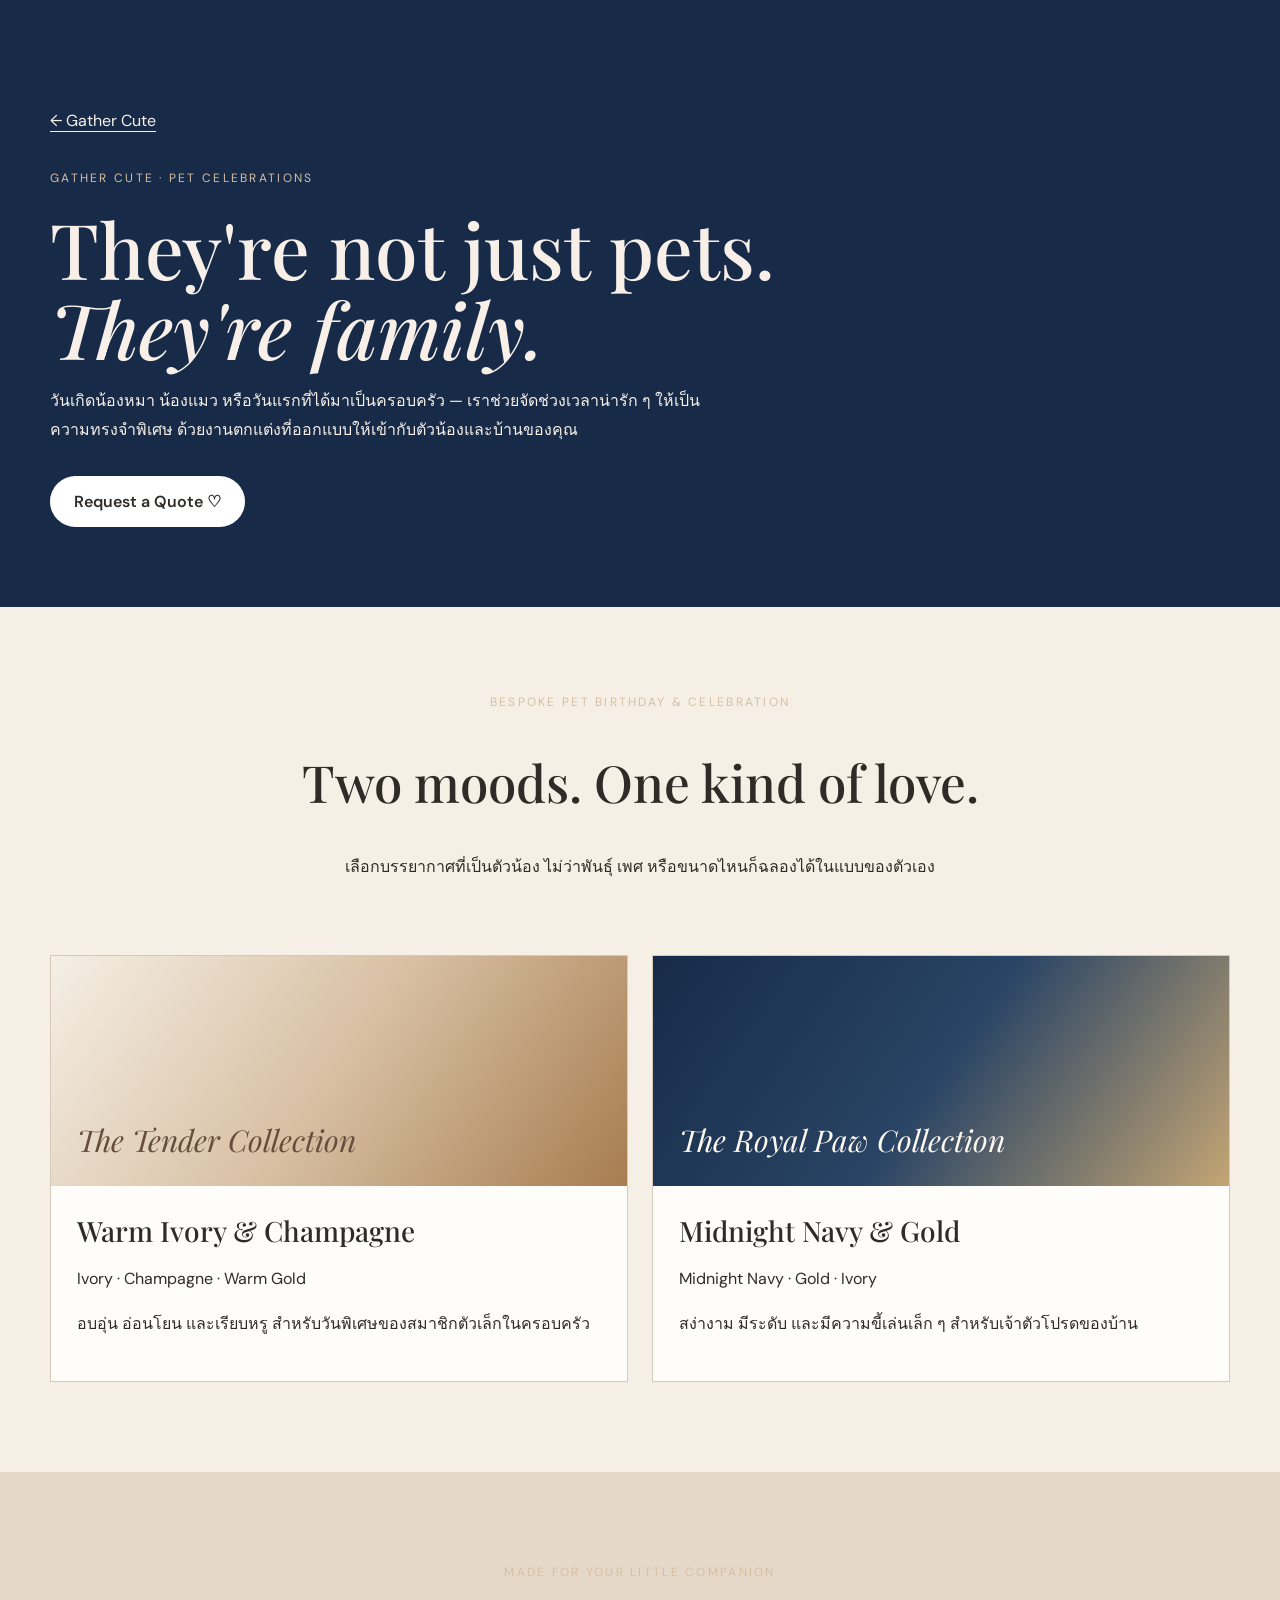
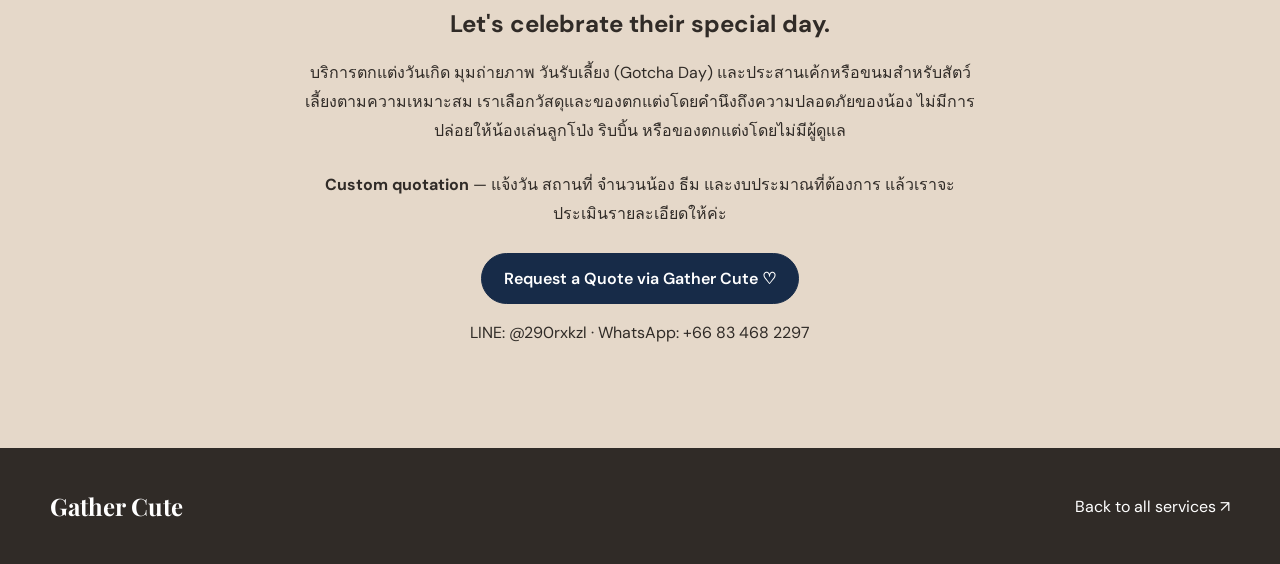
==== pet-celebrations.html @ 848936dc "Create bespoke pet celebrations landing page" ====
<!DOCTYPE html>
<html lang="th"><head><meta charset="UTF-8"><meta name="viewport" content="width=device-width,initial-scale=1">
<title>รับจัดวันเกิดน้องหมา น้องแมว กรุงเทพ | Gather Cute Pet Celebrations</title>
<meta name="description" content="Gather Cute รับจัดวันเกิดน้องหมาและน้องแมว วันรับเลี้ยงและงานฉลองสัตว์เลี้ยงแบบ bespoke ในกรุงเทพฯ สองธีม Warm Ivory & Champagne และ Midnight Navy & Gold ขอใบเสนอราคาตามงบได้">
<link rel="canonical" href="https://gather-cute.vercel.app/pet-celebrations.html">
<link href="https://fonts.googleapis.com/css2?family=DM+Sans:wght@400;500;600&family=Playfair+Display:ital,wght@0,500;0,600;1,500&display=swap" rel="stylesheet">
<link rel="stylesheet" href="/styles.css">
<script type="application/ld+json">{"@context":"https://schema.org","@type":"Service","name":"Pet Birthdays & Bespoke Celebrations","description":"Pet birthday, gotcha day and celebration styling for dogs and cats","provider":{"@type":"Organization","name":"Gather Cute","url":"https://gather-cute.vercel.app/"},"areaServed":{"@type":"City","name":"Bangkok"},"url":"https://gather-cute.vercel.app/pet-celebrations.html"}</script>
</head><body class="pet-page">
<main><section class="pet-hero"><div class="container"><a class="pet-back" href="/">← Gather Cute</a><p class="pet-kicker">Gather Cute · Pet Celebrations</p><h1>They're not just pets.<br><em>They're family.</em></h1><p>วันเกิดน้องหมา น้องแมว หรือวันแรกที่ได้มาเป็นครอบครัว — เราช่วยจัดช่วงเวลาน่ารัก ๆ ให้เป็นความทรงจำพิเศษ ด้วยงานตกแต่งที่ออกแบบให้เข้ากับตัวน้องและบ้านของคุณ</p><a class="btn hero-btn" href="#quote">Request a Quote ♡</a></div></section>
<section class="pet-intro container"><p class="pet-kicker">Bespoke Pet Birthday & Celebration</p><h2>Two moods. One kind of love.</h2><p>เลือกบรรยากาศที่เป็นตัวน้อง ไม่ว่าพันธุ์ เพศ หรือขนาดไหนก็ฉลองได้ในแบบของตัวเอง</p></section>
<section class="pet-collections container">
<article class="pet-collection"><div class="pet-swatch tender">The Tender Collection</div><div class="pet-description"><h3>Warm Ivory & Champagne</h3><p>Ivory · Champagne · Warm Gold</p><p>อบอุ่น อ่อนโยน และเรียบหรู สำหรับวันพิเศษของสมาชิกตัวเล็กในครอบครัว</p></div></article>
<article class="pet-collection"><div class="pet-swatch royal">The Royal Paw Collection</div><div class="pet-description"><h3>Midnight Navy & Gold</h3><p>Midnight Navy · Gold · Ivory</p><p>สง่างาม มีระดับ และมีความขี้เล่นเล็ก ๆ สำหรับเจ้าตัวโปรดของบ้าน</p></div></article>
</section>
<section class="pet-cta" id="quote"><div class="container"><p class="pet-kicker">Made for your little companion</p><h2>Let's celebrate their special day.</h2><p>บริการตกแต่งวันเกิด มุมถ่ายภาพ วันรับเลี้ยง (Gotcha Day) และประสานเค้กหรือขนมสำหรับสัตว์เลี้ยงตามความเหมาะสม เราเลือกวัสดุและของตกแต่งโดยคำนึงถึงความปลอดภัยของน้อง ไม่มีการปล่อยให้น้องเล่นลูกโป่ง ริบบิ้น หรือของตกแต่งโดยไม่มีผู้ดูแล</p><p><strong>Custom quotation</strong> — แจ้งวัน สถานที่ จำนวนน้อง ธีม และงบประมาณที่ต้องการ แล้วเราจะประเมินรายละเอียดให้ค่ะ</p><a class="btn primary" href="/#contact">Request a Quote via Gather Cute ♡</a><p>LINE: <a href="https://line.me/ti/p/~@290rxkzl">@290rxkzl</a> · WhatsApp: <a href="https://wa.me/66834682297">+66 83 468 2297</a></p></div></section></main>
<footer><div class="container footer-inner"><strong>Gather Cute</strong><a href="/">Back to all services ↗</a></div></footer>
</body></html>
---- styles.css ----
:root{--cream:#f6f0e8;--paper:#fffdf9;--ink:#302b27;--muted:#756c64;--rose:#cda89f;--sage:#a7aa92;--line:#ddd2c7;--white:#fff}
*{box-sizing:border-box}html{scroll-behavior:smooth}body{margin:0;background:var(--cream);color:var(--ink);font-family:'DM Sans',sans-serif}a{color:inherit;text-decoration:none}.container{width:min(1180px,calc(100% - 48px));margin:auto}
.nav-wrap{position:absolute;z-index:10;top:0;left:0;right:0;color:white;border-bottom:1px solid rgba(255,255,255,.25)}.nav{height:82px;display:flex;align-items:center;justify-content:space-between}.brand{font-family:'Playfair Display',serif;font-size:27px}.nav-links{display:flex;gap:24px;align-items:center;font-size:13px}.nav-cta{border:1px solid rgba(255,255,255,.75);border-radius:999px;padding:11px 18px}.language-switch{display:flex;align-items:center;gap:7px;border-left:1px solid rgba(255,255,255,.35);padding-left:18px}.lang-btn{appearance:none;border:0;background:transparent;color:rgba(255,255,255,.62);font:inherit;font-weight:600;padding:5px 2px;cursor:pointer}.lang-btn.active{color:#fff;border-bottom:1px solid #fff}
.hero{height:min(880px,94vh);min-height:700px;position:relative;display:flex;align-items:end;color:white;overflow:hidden}.hero-image,.service-shot,.mood-image,.partner-image,.surprise-visual{background-size:cover;background-position:center}.hero-image{position:absolute;inset:0;background-image:url('https://images.unsplash.com/photo-1519225421980-715cb0215aed?auto=format&fit=crop&w=2000&q=88');transform:scale(1.02)}.hero-overlay{position:absolute;inset:0;background:linear-gradient(90deg,rgba(34,28,24,.58) 0%,rgba(34,28,24,.18) 60%,rgba(34,28,24,.08)),linear-gradient(0deg,rgba(34,28,24,.32),transparent 55%)}.hero-content{position:relative;padding-bottom:90px}.hero-copy{max-width:760px}.eyebrow{text-transform:uppercase;letter-spacing:.2em;font-size:11px;font-weight:600;color:#8b746c}.eyebrow.light{color:#f4e8dd}.hero h1{font-family:'Playfair Display',serif;font-weight:500;font-size:clamp(58px,8vw,112px);line-height:.94;letter-spacing:-.045em;margin:18px 0 28px}.hero h1 em,.contact-copy em,.surprise-panel em{font-weight:500}.hero-text{max-width:630px;font-size:17px;line-height:1.7;color:rgba(255,255,255,.88)}.btn{display:inline-flex;align-items:center;justify-content:center;border-radius:999px;padding:14px 22px;border:1px solid var(--ink);font:inherit;font-weight:600;cursor:pointer}.hero-btn{margin-top:16px;background:#fff;color:var(--ink);border:0;padding:15px 24px}.btn.primary{background:var(--ink);color:white}.btn.full{width:100%}
.surprise-feature{display:grid;grid-template-columns:1.15fr .85fr;min-height:760px;background:#f3d8d1}.surprise-visual{min-height:760px;background-image:linear-gradient(rgba(38,22,28,.05),rgba(38,22,28,.22)),url('https://images.unsplash.com/photo-1530103862676-de8c9debad1d?auto=format&fit=crop&w=1600&q=90');position:relative}.surprise-visual:after{content:'🎈';position:absolute;right:7%;top:8%;font-size:70px;filter:drop-shadow(0 10px 20px rgba(0,0,0,.15))}.surprise-panel{padding:92px 8vw 80px 6vw;display:flex;flex-direction:column;justify-content:center}.surprise-badge{font-size:30px;letter-spacing:.15em;margin:10px 0 6px}.surprise-panel h2{font-family:'Playfair Display',serif;font-size:clamp(46px,5.6vw,78px);font-weight:500;line-height:1.01;letter-spacing:-.035em;margin:12px 0 24px}.surprise-lead{font-size:18px;line-height:1.75;margin:0 0 22px;max-width:620px}.budget-chips{display:flex;flex-wrap:wrap;gap:10px;margin:6px 0 24px}.budget-chips span{background:rgba(255,255,255,.65);border:1px solid rgba(89,62,58,.15);padding:10px 14px;border-radius:999px;font-size:13px;font-weight:600}.surprise-note{color:#6c5a54;line-height:1.7;margin:0 0 28px;max-width:620px}.surprise-panel .btn{align-self:flex-start;background:#302b27;color:white}
.intro{padding:130px 0 110px;text-align:center;max-width:900px}.script-line{font-family:'Playfair Display',serif;font-style:italic;font-size:20px;color:#9a7770}.intro h2{font-family:'Playfair Display',serif;font-size:clamp(42px,5.5vw,72px);font-weight:500;line-height:1.05;margin:20px auto}.intro>p:last-child{max-width:720px;margin:26px auto 0;color:var(--muted);font-size:17px;line-height:1.8}
.service-gallery{display:grid;grid-template-columns:1fr 1fr;grid-auto-rows:520px;gap:16px;padding-bottom:130px}.service-shot{position:relative;overflow:hidden;min-height:420px}.service-shot:after{content:'';position:absolute;inset:0;background:linear-gradient(0deg,rgba(31,25,22,.62),transparent 58%)}.service-shot.tall{grid-row:span 2}.service-shot.wide{grid-column:span 2;height:560px}.shot-wedding{background-image:url('https://images.unsplash.com/photo-1519741497674-611481863552?auto=format&fit=crop&w=1400&q=86')}.shot-table{background-image:url('https://images.unsplash.com/photo-1519167758481-83f550bb49b3?auto=format&fit=crop&w=1400&q=86')}.shot-flowers{background-image:url('https://images.unsplash.com/photo-1490750967868-88aa4486c946?auto=format&fit=crop&w=1400&q=86')}.shot-party{background-image:url('https://images.unsplash.com/photo-1507501336603-6e31db2be093?auto=format&fit=crop&w=1600&q=86')}.shot-special{background-image:url('https://images.unsplash.com/photo-1464366400600-7168b8af9bc3?auto=format&fit=crop&w=1600&q=86')}.shot-copy{position:absolute;z-index:2;left:36px;right:36px;bottom:32px;color:white}.shot-copy span{font-size:11px;letter-spacing:.15em}.shot-copy h3{font-family:'Playfair Display',serif;font-size:42px;font-weight:500;margin:8px 0}.shot-copy p{margin:0;color:rgba(255,255,255,.85)}
.mood-section{background:#e5ddd2;padding:120px 0}.mood-grid{display:grid;grid-template-columns:.9fr 1.1fr;gap:90px;align-items:center}.mood-copy h2,.partner-copy h2,.contact-copy h2{font-family:'Playfair Display',serif;font-weight:500;font-size:clamp(44px,5vw,68px);line-height:1.02;margin:18px 0 38px}.steps{border-top:1px solid #c7bbae}.steps div{display:grid;grid-template-columns:55px 1fr;padding:20px 0;border-bottom:1px solid #c7bbae}.steps strong{font-family:'Playfair Display',serif;font-weight:500}.steps p{margin:0;color:var(--muted);line-height:1.6}.mood-image{height:720px;background-image:url('https://images.unsplash.com/photo-1463183547458-6a2c760d0912?auto=format&fit=crop&w=1200&q=86')}
.quote-band{padding:110px 0;background:var(--paper);text-align:center}.quote-band p{font-family:'Playfair Display',serif;font-style:italic;font-size:clamp(34px,4vw,56px);line-height:1.25;max-width:980px;margin:auto}.partners{display:grid;grid-template-columns:1.1fr .9fr;gap:90px;align-items:center;padding:130px 0}.partner-image{height:680px;background-image:url('https://images.unsplash.com/photo-1464366400600-7168b8af9bc3?auto=format&fit=crop&w=1200&q=86')}.partner-copy p:not(.eyebrow){color:var(--muted);font-size:17px;line-height:1.8}.text-link{display:inline-block;margin-top:20px;padding-bottom:4px;border-bottom:1px solid var(--ink);font-weight:600}
.contact-section{background:#c8afa7;padding:120px 0}.contact-grid{display:grid;grid-template-columns:1fr 1fr;gap:90px;align-items:start}.contact-copy>p:last-child{max-width:500px;line-height:1.8}.contact-form{background:rgba(255,253,249,.94);padding:34px;display:grid;gap:18px}.contact-form label{display:grid;gap:8px;font-size:13px;font-weight:600}.contact-form input,.contact-form textarea,.contact-form select{width:100%;border:0;border-bottom:1px solid var(--line);padding:13px 3px;background:transparent;font:inherit;color:var(--ink);outline:none}.form-message{text-align:center;min-height:18px;font-size:13px;color:var(--muted)}footer{background:#302b27;color:white;padding:42px 0}.footer-inner{display:flex;justify-content:space-between;align-items:center}.footer-inner strong{font-family:'Playfair Display',serif;font-size:24px}.footer-inner p{color:#cfc4bb;margin:6px 0 0}.footer-links{display:flex;gap:22px;font-size:13px;color:#ddd3ca}
@media(max-width:900px){.nav-links>a:not(.nav-cta){display:none}.nav-links{gap:12px}.language-switch{padding-left:10px}.hero{min-height:720px}.surprise-feature{grid-template-columns:1fr}.surprise-visual{min-height:620px}.surprise-panel{padding:70px 8vw}.service-gallery{grid-template-columns:1fr;grid-auto-rows:520px}.service-shot.tall{grid-row:auto}.service-shot.wide{grid-column:auto;height:auto}.mood-grid,.partners,.contact-grid{grid-template-columns:1fr;gap:55px}.mood-image,.partner-image{height:600px}.partners{padding:90px 0}}
@media(max-width:620px){.container{width:min(100% - 28px,1180px)}.nav{height:68px}.brand{font-size:22px}.nav-cta{font-size:11px;padding:9px 12px}.language-switch{font-size:11px}.hero{height:88vh;min-height:650px}.hero-content{padding-bottom:55px}.hero h1{font-size:55px}.hero-text{font-size:15px}.surprise-visual{min-height:500px}.surprise-visual:after{font-size:48px}.surprise-panel{padding:52px 24px 60px}.surprise-panel h2{font-size:46px}.surprise-lead{font-size:16px}.intro{padding:90px 14px 75px}.service-gallery{grid-auto-rows:460px;gap:10px;padding-bottom:80px}.shot-copy{left:24px;bottom:24px}.shot-copy h3{font-size:34px}.mood-section,.contact-section{padding:80px 0}.mood-image,.partner-image{height:480px}.quote-band{padding:75px 0}.partners{gap:45px}.contact-form{padding:24px}.footer-inner{align-items:flex-start;flex-direction:column;gap:24px}.footer-links{flex-wrap:wrap}}

/* Pet Celebrations — warm ivory/champagne and midnight navy/gold */
.shot-pet{background-image:linear-gradient(90deg,rgba(20,35,55,.76),rgba(20,35,55,.18)),url('https://images.unsplash.com/photo-1517849845537-4d257902454a?auto=format&fit=crop&w=1600&q=85');background-position:center 42%}
.pet-gallery-link{display:inline-block;margin-top:18px;color:#f4e5cc;border-bottom:1px solid #d4b782;padding-bottom:5px;font-size:14px}
.pet-page{background:#f5efe5;color:#302b27}.pet-page .pet-hero{padding:110px 0 80px;background:#172b48;color:#f8f0e8}.pet-page .pet-hero h1{font:500 clamp(44px,6vw,84px)/1.05 'Playfair Display',Georgia,serif;max-width:850px;margin:18px 0}.pet-page .pet-hero p{max-width:680px;line-height:1.8}.pet-page .pet-kicker{text-transform:uppercase;letter-spacing:.19em;font-size:12px;color:#d7bfa2}.pet-page .pet-intro{padding:75px 0 30px;text-align:center}.pet-page .pet-intro h2{font:500 clamp(32px,4vw,56px)/1.15 'Playfair Display',Georgia,serif}.pet-page .pet-collections{display:grid;grid-template-columns:repeat(2,minmax(0,1fr));gap:24px;padding:30px 0 90px}.pet-page .pet-collection{border:1px solid #d7c8b7;overflow:hidden;background:#fffdf9}.pet-page .pet-swatch{height:230px;display:flex;align-items:end;padding:26px;font:italic 30px 'Playfair Display',Georgia,serif}.pet-page .pet-swatch.tender{background:linear-gradient(125deg,#f5efe5,#d7bfa2,#a77d50);color:#664d3d}.pet-page .pet-swatch.royal{background:linear-gradient(125deg,#172b48,#294465,#c4a574);color:#fff8ee}.pet-page .pet-description{padding:26px;line-height:1.8}.pet-page .pet-description h3{font:500 28px 'Playfair Display',Georgia,serif;margin:0 0 12px}.pet-page .pet-cta{padding:75px 0;text-align:center;background:#e5d8c9}.pet-page .pet-cta p{max-width:680px;margin:15px auto 25px;line-height:1.8}.pet-page .pet-cta .btn{background:#172b48;color:white;border-color:#172b48}.pet-page .pet-back{display:inline-block;margin-bottom:25px;text-decoration:underline;text-underline-offset:5px}@media(max-width:700px){.pet-page .pet-collections{grid-template-columns:1fr}.pet-page .pet-hero{padding-top:80px}}
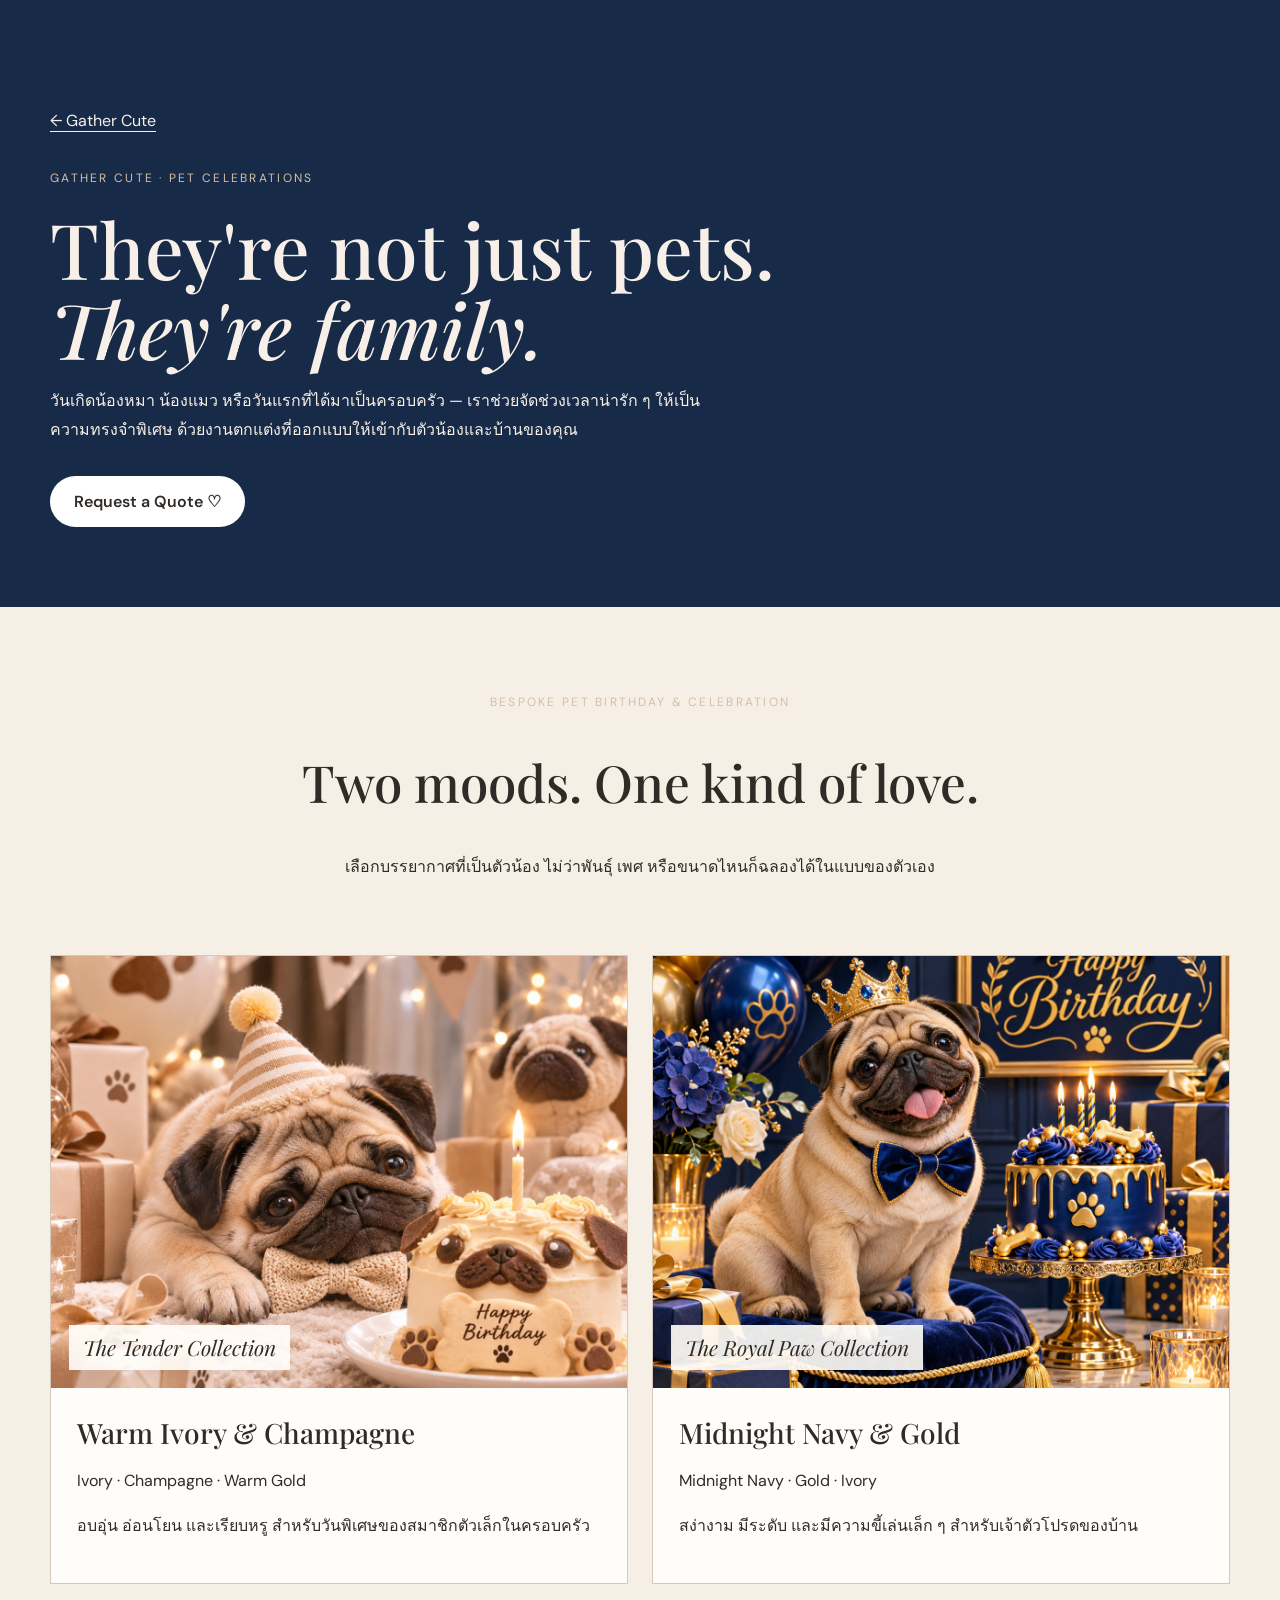
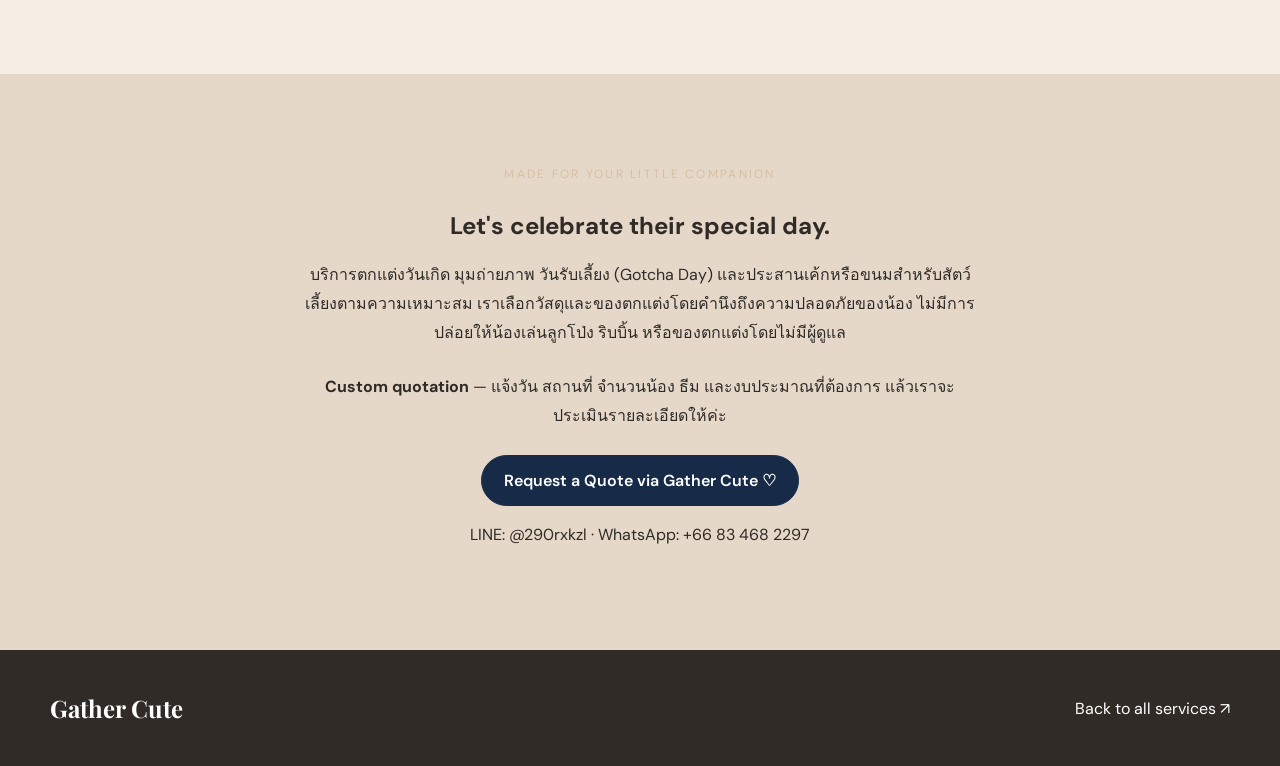
==== commit d77a5f14: "Show uploaded pug birthday photos in Pet Celebrations collections" ====
--- a/pet-celebrations.html
+++ b/pet-celebrations.html
@@ -6,12 +6,18 @@
 <link href="https://fonts.googleapis.com/css2?family=DM+Sans:wght@400;500;600&family=Playfair+Display:ital,wght@0,500;0,600;1,500&display=swap" rel="stylesheet">
 <link rel="stylesheet" href="/styles.css">
 <script type="application/ld+json">{"@context":"https://schema.org","@type":"Service","name":"Pet Birthdays & Bespoke Celebrations","description":"Pet birthday, gotcha day and celebration styling for dogs and cats","provider":{"@type":"Organization","name":"Gather Cute","url":"https://gather-cute.vercel.app/"},"areaServed":{"@type":"City","name":"Bangkok"},"url":"https://gather-cute.vercel.app/pet-celebrations.html"}</script>
+<style>
+.pet-page .pet-photo{position:relative;aspect-ratio:4/3;overflow:hidden;background:#e9dfd0}
+.pet-page .pet-photo img{display:block;width:100%;height:100%;object-fit:cover;object-position:center}
+.pet-page .pet-photo-label{position:absolute;left:18px;bottom:18px;padding:9px 14px;background:rgba(255,253,249,.91);color:#302b27;font:italic 21px/1.3 "Playfair Display",Georgia,serif;box-shadow:0 4px 22px rgba(0,0,0,.08)}
+@media(max-width:700px){.pet-page .pet-photo-label{font-size:18px;left:12px;bottom:12px}}
+</style>
 </head><body class="pet-page">
 <main><section class="pet-hero"><div class="container"><a class="pet-back" href="/">← Gather Cute</a><p class="pet-kicker">Gather Cute · Pet Celebrations</p><h1>They're not just pets.<br><em>They're family.</em></h1><p>วันเกิดน้องหมา น้องแมว หรือวันแรกที่ได้มาเป็นครอบครัว — เราช่วยจัดช่วงเวลาน่ารัก ๆ ให้เป็นความทรงจำพิเศษ ด้วยงานตกแต่งที่ออกแบบให้เข้ากับตัวน้องและบ้านของคุณ</p><a class="btn hero-btn" href="#quote">Request a Quote ♡</a></div></section>
 <section class="pet-intro container"><p class="pet-kicker">Bespoke Pet Birthday & Celebration</p><h2>Two moods. One kind of love.</h2><p>เลือกบรรยากาศที่เป็นตัวน้อง ไม่ว่าพันธุ์ เพศ หรือขนาดไหนก็ฉลองได้ในแบบของตัวเอง</p></section>
 <section class="pet-collections container">
-<article class="pet-collection"><div class="pet-swatch tender">The Tender Collection</div><div class="pet-description"><h3>Warm Ivory & Champagne</h3><p>Ivory · Champagne · Warm Gold</p><p>อบอุ่น อ่อนโยน และเรียบหรู สำหรับวันพิเศษของสมาชิกตัวเล็กในครอบครัว</p></div></article>
-<article class="pet-collection"><div class="pet-swatch royal">The Royal Paw Collection</div><div class="pet-description"><h3>Midnight Navy & Gold</h3><p>Midnight Navy · Gold · Ivory</p><p>สง่างาม มีระดับ และมีความขี้เล่นเล็ก ๆ สำหรับเจ้าตัวโปรดของบ้าน</p></div></article>
+<article class="pet-collection"><div class="pet-photo"><img src="/Sleepy%20Pug%20Birthday%20Celebration.png" alt="Sleepy pug birthday celebration in a soft, warm and charming setup" loading="eager" decoding="async"><span class="pet-photo-label">The Tender Collection</span></div><div class="pet-description"><h3>Warm Ivory & Champagne</h3><p>Ivory · Champagne · Warm Gold</p><p>อบอุ่น อ่อนโยน และเรียบหรู สำหรับวันพิเศษของสมาชิกตัวเล็กในครอบครัว</p></div></article>
+<article class="pet-collection"><div class="pet-photo"><img src="/Royal%20Blue%20Pug%20Birthday%20Celebration.png" alt="Pug birthday celebration with royal blue and gold decorations" loading="lazy" decoding="async"><span class="pet-photo-label">The Royal Paw Collection</span></div><div class="pet-description"><h3>Midnight Navy & Gold</h3><p>Midnight Navy · Gold · Ivory</p><p>สง่างาม มีระดับ และมีความขี้เล่นเล็ก ๆ สำหรับเจ้าตัวโปรดของบ้าน</p></div></article>
 </section>
 <section class="pet-cta" id="quote"><div class="container"><p class="pet-kicker">Made for your little companion</p><h2>Let's celebrate their special day.</h2><p>บริการตกแต่งวันเกิด มุมถ่ายภาพ วันรับเลี้ยง (Gotcha Day) และประสานเค้กหรือขนมสำหรับสัตว์เลี้ยงตามความเหมาะสม เราเลือกวัสดุและของตกแต่งโดยคำนึงถึงความปลอดภัยของน้อง ไม่มีการปล่อยให้น้องเล่นลูกโป่ง ริบบิ้น หรือของตกแต่งโดยไม่มีผู้ดูแล</p><p><strong>Custom quotation</strong> — แจ้งวัน สถานที่ จำนวนน้อง ธีม และงบประมาณที่ต้องการ แล้วเราจะประเมินรายละเอียดให้ค่ะ</p><a class="btn primary" href="/#contact">Request a Quote via Gather Cute ♡</a><p>LINE: <a href="https://line.me/ti/p/~@290rxkzl">@290rxkzl</a> · WhatsApp: <a href="https://wa.me/66834682297">+66 83 468 2297</a></p></div></section></main>
 <footer><div class="container footer-inner"><strong>Gather Cute</strong><a href="/">Back to all services ↗</a></div></footer>
--- a/styles.css
+++ b/styles.css
@@ -15,3 +15,11 @@
 .shot-pet{background-image:linear-gradient(90deg,rgba(20,35,55,.76),rgba(20,35,55,.18)),url('https://images.unsplash.com/photo-1517849845537-4d257902454a?auto=format&fit=crop&w=1600&q=85');background-position:center 42%}
 .pet-gallery-link{display:inline-block;margin-top:18px;color:#f4e5cc;border-bottom:1px solid #d4b782;padding-bottom:5px;font-size:14px}
 .pet-page{background:#f5efe5;color:#302b27}.pet-page .pet-hero{padding:110px 0 80px;background:#172b48;color:#f8f0e8}.pet-page .pet-hero h1{font:500 clamp(44px,6vw,84px)/1.05 'Playfair Display',Georgia,serif;max-width:850px;margin:18px 0}.pet-page .pet-hero p{max-width:680px;line-height:1.8}.pet-page .pet-kicker{text-transform:uppercase;letter-spacing:.19em;font-size:12px;color:#d7bfa2}.pet-page .pet-intro{padding:75px 0 30px;text-align:center}.pet-page .pet-intro h2{font:500 clamp(32px,4vw,56px)/1.15 'Playfair Display',Georgia,serif}.pet-page .pet-collections{display:grid;grid-template-columns:repeat(2,minmax(0,1fr));gap:24px;padding:30px 0 90px}.pet-page .pet-collection{border:1px solid #d7c8b7;overflow:hidden;background:#fffdf9}.pet-page .pet-swatch{height:230px;display:flex;align-items:end;padding:26px;font:italic 30px 'Playfair Display',Georgia,serif}.pet-page .pet-swatch.tender{background:linear-gradient(125deg,#f5efe5,#d7bfa2,#a77d50);color:#664d3d}.pet-page .pet-swatch.royal{background:linear-gradient(125deg,#172b48,#294465,#c4a574);color:#fff8ee}.pet-page .pet-description{padding:26px;line-height:1.8}.pet-page .pet-description h3{font:500 28px 'Playfair Display',Georgia,serif;margin:0 0 12px}.pet-page .pet-cta{padding:75px 0;text-align:center;background:#e5d8c9}.pet-page .pet-cta p{max-width:680px;margin:15px auto 25px;line-height:1.8}.pet-page .pet-cta .btn{background:#172b48;color:white;border-color:#172b48}.pet-page .pet-back{display:inline-block;margin-bottom:25px;text-decoration:underline;text-underline-offset:5px}@media(max-width:700px){.pet-page .pet-collections{grid-template-columns:1fr}.pet-page .pet-hero{padding-top:80px}}
+
+/* Pet birthday photo cards: preserve readable fallback until assets are uploaded. */
+.pet-page .pet-swatch{position:relative;isolation:isolate;overflow:hidden;min-height:230px}
+.pet-page .pet-collection-photo{position:absolute;inset:0;width:100%;height:100%;object-fit:cover;object-position:center 36%;z-index:-1}
+.pet-page .pet-swatch:has(.pet-collection-photo:not([style*="display: none"]))::after{content:"";position:absolute;inset:38% 0 0;background:linear-gradient(transparent,rgba(18,22,34,.64));z-index:-1;pointer-events:none}
+.pet-page .pet-swatch-label{position:relative;z-index:1;text-shadow:0 1px 10px rgba(0,0,0,.2)}
+.pet-page .pet-swatch:has(.pet-collection-photo:not([style*="display: none"])) .pet-swatch-label{color:#fff8ee}
+@media(max-width:700px){.pet-page .pet-swatch{min-height:280px}.pet-page .pet-collection-photo{object-position:center 33%}}
